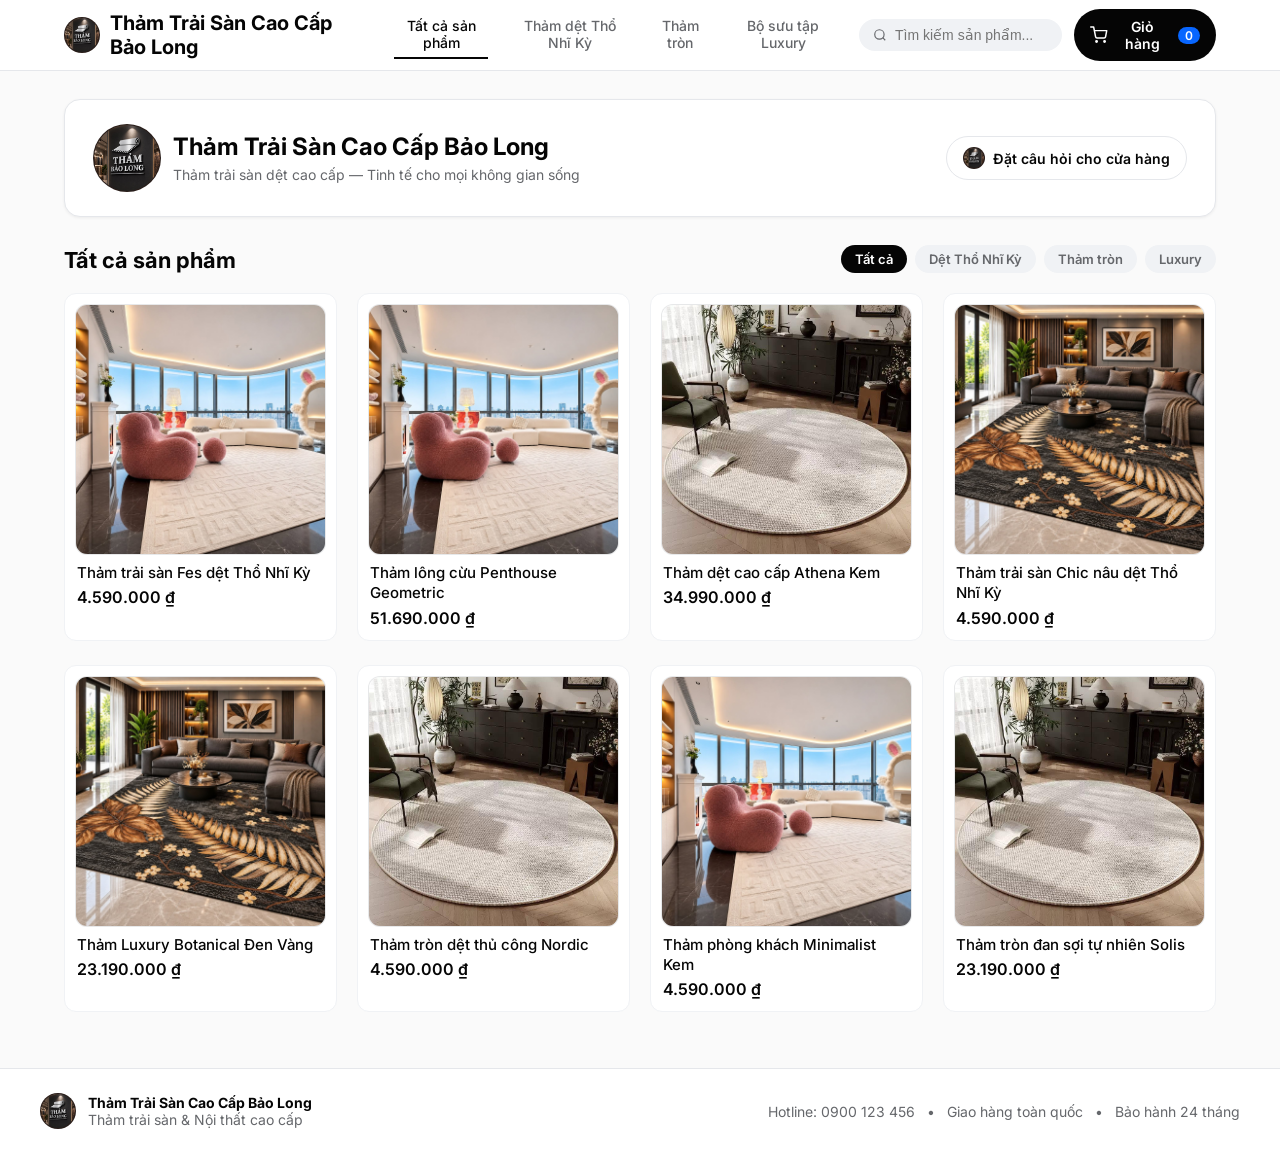
==== index.html @ 0905b428 "first commit" ====
<!DOCTYPE html>
<html lang="vi">
<head>
  <meta charset="UTF-8" />
  <meta name="viewport" content="width=device-width, initial-scale=1.0, maximum-scale=1.0, user-scalable=no" />
  <title>Thảm Trải Sàn Cao Cấp Bảo Long</title>
  <link rel="preconnect" href="https://fonts.googleapis.com" />
  <link rel="preconnect" href="https://fonts.gstatic.com" crossorigin />
  <link href="https://fonts.googleapis.com/css2?family=Inter:wght@400;500;600;700&display=swap" rel="stylesheet" />
  <link rel="stylesheet" href="styles.css" />
</head>
<body>
  <!-- Mobile Storefront Top Bar -->
  <header class="mobile-header" id="mobile-header">
    <div class="mobile-header-inner" id="mobile-header-store">
      <span aria-hidden="true" style="width: 38px;"></span>
      <h1 class="mobile-header-title">Tất cả sản phẩm</h1>
      <div class="mobile-header-actions">
        <button class="icon-btn" id="btn-mobile-search" type="button" aria-label="Tìm kiếm">
          <svg width="22" height="22" viewBox="0 0 24 24" fill="none" stroke="currentColor" stroke-width="2.2" stroke-linecap="round" stroke-linejoin="round">
            <circle cx="11" cy="11" r="8"></circle>
            <line x1="21" y1="21" x2="16.65" y2="16.65"></line>
          </svg>
        </button>
        <button class="icon-btn cart-btn" id="btn-mobile-cart" type="button" aria-label="Giỏ hàng">
          <svg width="22" height="22" viewBox="0 0 24 24" fill="none" stroke="currentColor" stroke-width="2" stroke-linecap="round" stroke-linejoin="round">
            <circle cx="9" cy="21" r="1"></circle>
            <circle cx="20" cy="21" r="1"></circle>
            <path d="M1 1h4l2.68 13.39a2 2 0 0 0 2 1.61h9.72a2 2 0 0 0 2-1.61L23 6H6"></path>
          </svg>
          <span class="cart-badge hidden" id="mobile-cart-badge">0</span>
        </button>
      </div>
    </div>

    <!-- Mobile Detail Top Bar (hidden on storefront) -->
    <div class="mobile-header-inner hidden" id="mobile-header-detail">
      <button class="icon-btn" id="btn-mobile-back" type="button" aria-label="Quay lại">
        <svg width="24" height="24" viewBox="0 0 24 24" fill="none" stroke="currentColor" stroke-width="2.2" stroke-linecap="round" stroke-linejoin="round">
          <polyline points="15 18 9 12 15 6"></polyline>
        </svg>
      </button>
      <h1 class="mobile-header-title">Chi tiết sản phẩm</h1>
      <div class="mobile-header-actions">
        <button class="icon-btn" id="btn-mobile-share" type="button" aria-label="Chia sẻ">
          <svg width="21" height="21" viewBox="0 0 24 24" fill="none" stroke="currentColor" stroke-width="2" stroke-linecap="round" stroke-linejoin="round">
            <path d="M4 12v8a2 2 0 0 0 2 2h12a2 2 0 0 0 2-2v-8"></path>
            <polyline points="16 6 12 2 8 6"></polyline>
            <line x1="12" y1="2" x2="12" y2="15"></line>
          </svg>
        </button>
        <button class="icon-btn cart-btn" id="btn-mobile-detail-cart" type="button" aria-label="Giỏ hàng">
          <svg width="22" height="22" viewBox="0 0 24 24" fill="none" stroke="currentColor" stroke-width="2" stroke-linecap="round" stroke-linejoin="round">
            <circle cx="9" cy="21" r="1"></circle>
            <circle cx="20" cy="21" r="1"></circle>
            <path d="M1 1h4l2.68 13.39a2 2 0 0 0 2 1.61h9.72a2 2 0 0 0 2-1.61L23 6H6"></path>
          </svg>
          <span class="cart-badge hidden" id="mobile-detail-cart-badge">0</span>
        </button>
      </div>
    </div>

    <!-- Mobile Search Bar -->
    <div class="mobile-search-bar hidden" id="mobile-search-bar">
      <div class="search-input-wrap">
        <svg width="16" height="16" viewBox="0 0 24 24" fill="none" stroke="currentColor" stroke-width="2">
          <circle cx="11" cy="11" r="8"></circle>
          <line x1="21" y1="21" x2="16.65" y2="16.65"></line>
        </svg>
        <input type="search" id="mobile-search-input" placeholder="Tìm thảm trải sàn..." />
        <button type="button" id="btn-clear-mobile-search" class="hidden" aria-label="Xóa">✕</button>
      </div>
    </div>
  </header>

  <!-- Desktop Header -->
  <header class="desktop-header">
    <div class="desktop-header-inner">
      <a href="index.html" class="desktop-brand" id="desktop-brand-link">
        <img class="shop-avatar shop-avatar-sm" data-shop-avatar src="assets/shop-avatar.jpg" alt="Thảm Trải Sàn Cao Cấp Bảo Long" />
        <span class="desktop-brand-name" data-shop-name>Thảm Trải Sàn Cao Cấp Bảo Long</span>
      </a>
      <nav class="desktop-nav">
        <button type="button" class="nav-link active" data-category="all">Tất cả sản phẩm</button>
        <button type="button" class="nav-link" data-category="turkish">Thảm dệt Thổ Nhĩ Kỳ</button>
        <button type="button" class="nav-link" data-category="round">Thảm tròn</button>
        <button type="button" class="nav-link" data-category="luxury">Bộ sưu tập Luxury</button>
      </nav>
      <div class="desktop-actions">
        <div class="desktop-search-wrap">
          <svg width="16" height="16" viewBox="0 0 24 24" fill="none" stroke="currentColor" stroke-width="2">
            <circle cx="11" cy="11" r="8"></circle>
            <line x1="21" y1="21" x2="16.65" y2="16.65"></line>
          </svg>
          <input type="search" id="desktop-search-input" placeholder="Tìm kiếm sản phẩm..." />
        </div>
        <button class="desktop-cart-btn" id="btn-desktop-cart" type="button">
          <svg width="20" height="20" viewBox="0 0 24 24" fill="none" stroke="currentColor" stroke-width="2" stroke-linecap="round" stroke-linejoin="round">
            <circle cx="9" cy="21" r="1"></circle>
            <circle cx="20" cy="21" r="1"></circle>
            <path d="M1 1h4l2.68 13.39a2 2 0 0 0 2 1.61h9.72a2 2 0 0 0 2-1.61L23 6H6"></path>
          </svg>
          <span>Giỏ hàng</span>
          <span class="cart-badge-inline" id="desktop-cart-badge">0</span>
        </button>
      </div>
    </div>
  </header>

  <!-- Main Content -->
  <main class="main-container">
    <!-- STOREFRONT VIEW -->
    <section id="view-storefront" class="view-storefront">
      <!-- Store Profile Banner -->
      <div class="store-profile">
        <div class="store-profile-main">
          <img class="shop-avatar shop-avatar-lg" data-shop-avatar src="assets/shop-avatar.jpg" alt="Thảm Trải Sàn Cao Cấp Bảo Long" />
          <div class="store-profile-info">
            <h2 class="store-name" data-shop-name>Thảm Trải Sàn Cao Cấp Bảo Long</h2>
            <p class="store-tagline desktop-only">Thảm trải sàn dệt cao cấp — Tinh tế cho mọi không gian sống</p>
          </div>
        </div>
        <div class="store-profile-cta desktop-only">
          <button type="button" class="btn-outline-dark" id="btn-desktop-ask">
            <img class="shop-avatar shop-avatar-xs" data-shop-avatar src="assets/shop-avatar.jpg" alt="Bảo Long" />
            Đặt câu hỏi cho cửa hàng
          </button>
        </div>
      </div>

      <!-- Desktop Category Pills & Sort -->
      <div class="catalog-toolbar">
        <h3 class="section-heading">Tất cả sản phẩm</h3>
        <div class="filter-pills" id="category-pills">
          <button type="button" class="filter-pill active" data-category="all">Tất cả</button>
          <button type="button" class="filter-pill" data-category="turkish">Dệt Thổ Nhĩ Kỳ</button>
          <button type="button" class="filter-pill" data-category="round">Thảm tròn</button>
          <button type="button" class="filter-pill" data-category="luxury">Luxury</button>
        </div>
      </div>

      <!-- Product Grid -->
      <div class="product-grid" id="product-grid"></div>

      <!-- Empty Search State -->
      <div class="empty-state hidden" id="empty-search-state">
        <p>Không tìm thấy sản phẩm phù hợp.</p>
        <button type="button" class="btn-secondary" id="btn-reset-filters">Xem tất cả sản phẩm</button>
      </div>
    </section>

    <!-- PRODUCT DETAIL VIEW -->
    <section id="view-detail" class="view-detail hidden"></section>

    <!-- ADMIN VIEW -->
    <section id="view-admin" class="view-admin hidden"></section>
  </main>

  <!-- Mobile Bottom Sticky Quick-Question Bar -->
  <div class="mobile-bottom-chips" id="mobile-bottom-chips">
    <div class="chips-scroll">
      <button type="button" class="question-chip" data-question="Tôi muốn đặt câu hỏi về sản phẩm">
        <img class="shop-avatar shop-avatar-xs" data-shop-avatar src="assets/shop-avatar.jpg" alt="Bảo Long" />
        <span>Đặt câu hỏi</span>
      </button>
      <button type="button" class="question-chip" data-question="Có giảm giá không ạ?">
        <span>Có giảm giá không ạ?</span>
      </button>
      <button type="button" class="question-chip" data-question="Làm sao để đặt hàng và giao tận nơi?">
        <span>Làm sao để đặt hàng?</span>
      </button>
      <button type="button" class="question-chip" data-question="Shop có hỗ trợ đo kích thước tại nhà không?">
        <span>Tư vấn kích thước</span>
      </button>
    </div>
  </div>

  <!-- Desktop Footer -->
  <footer class="desktop-footer">
    <div class="desktop-footer-inner">
      <div class="footer-brand">
        <img class="shop-avatar shop-avatar-sm" data-shop-avatar src="assets/shop-avatar.jpg" alt="Thảm Trải Sàn Cao Cấp Bảo Long" />
        <div>
          <strong data-shop-name>Thảm Trải Sàn Cao Cấp Bảo Long</strong>
          <p>Thảm trải sàn &amp; Nội thất cao cấp</p>
        </div>
      </div>
      <div class="footer-info">
        <span>Hotline: 0900 123 456</span>
        <span>•</span>
        <span>Giao hàng toàn quốc</span>
        <span>•</span>
        <span>Bảo hành 24 tháng</span>
      </div>
    </div>
  </footer>

  <!-- Cart Slide-over Drawer -->
  <div class="modal-backdrop hidden" id="cart-backdrop"></div>
  <aside class="cart-drawer hidden" id="cart-drawer" aria-label="Giỏ hàng">
    <div class="drawer-header">
      <h3>Giỏ hàng của bạn</h3>
      <button type="button" class="icon-btn" id="btn-close-cart" aria-label="Đóng">✕</button>
    </div>
    <div class="drawer-body" id="cart-items-container"></div>
    <div class="drawer-footer" id="cart-footer">
      <div class="cart-total-row">
        <span>Tổng cộng</span>
        <strong id="cart-total-price">0 ₫</strong>
      </div>
      <button type="button" class="btn-primary-blue btn-full" id="btn-checkout-cart">Mua ngay</button>
    </div>
  </aside>

  <!-- Checkout Modal -->
  <div class="modal-backdrop hidden" id="checkout-backdrop"></div>
  <div class="modal hidden" id="checkout-modal" role="dialog" aria-modal="true">
    <div class="modal-header">
      <h3>Thông tin đặt hàng</h3>
      <button type="button" class="icon-btn" id="btn-close-checkout" aria-label="Đóng">✕</button>
    </div>
    <form class="modal-body" id="checkout-form">
      <div class="checkout-summary" id="checkout-summary"></div>
      <div class="form-group">
        <label for="cust-name">Họ và tên *</label>
        <input type="text" id="cust-name" required placeholder="Nguyễn Văn A" />
      </div>
      <div class="form-group">
        <label for="cust-phone">Số điện thoại *</label>
        <input type="tel" id="cust-phone" required placeholder="09xx xxx xxx" />
      </div>
      <div class="form-group">
        <label for="cust-address">Địa chỉ nhận hàng *</label>
        <input type="text" id="cust-address" required placeholder="Số nhà, tên đường, quận/huyện, tỉnh/thành" />
      </div>
      <div class="form-group">
        <label for="cust-note">Ghi chú (tùy chọn)</label>
        <textarea id="cust-note" rows="2" placeholder="Ví dụ: Giao giờ hành chính"></textarea>
      </div>
      <button type="submit" class="btn-primary-blue btn-full">Xác nhận đặt hàng</button>
    </form>
  </div>

  <!-- Quick Question Modal -->
  <div class="modal-backdrop hidden" id="chat-backdrop"></div>
  <div class="modal hidden" id="chat-modal" role="dialog" aria-modal="true">
    <div class="modal-header">
      <div class="chat-header-brand">
        <img class="shop-avatar shop-avatar-xs" data-shop-avatar src="assets/shop-avatar.jpg" alt="Thảm Trải Sàn Cao Cấp Bảo Long" />
        <div>
          <h3 data-shop-name>Thảm Trải Sàn Cao Cấp Bảo Long</h3>
          <span class="chat-status">Thường trả lời trong vài phút</span>
        </div>
      </div>
      <button type="button" class="icon-btn" id="btn-close-chat" aria-label="Đóng">✕</button>
    </div>
    <div class="modal-body">
      <div class="chat-messages" id="chat-messages"></div>
      <form class="chat-input-row" id="chat-form">
        <input type="text" id="chat-input" placeholder="Nhập câu hỏi của bạn..." required />
        <button type="submit" class="btn-primary-blue">Gửi</button>
      </form>
    </div>
  </div>

  <!-- Toast Notification -->
  <div class="toast hidden" id="toast"></div>

  <script src="app.js"></script>
</body>
</html>
---- styles.css ----
/* =========================================
   Blanc' Landing Page — Mobile & Desktop CSS
   ========================================= */

:root {
  --bg: #ffffff;
  --bg-subtle: #f5f6f8;
  --bg-gray: #e4e6eb;
  --text-primary: #050505;
  --text-secondary: #65676b;
  --blue-primary: #0866ff;
  --blue-hover: #0055e0;
  --brand-dark: #2b1e1a;
  --border: #e5e7eb;
  --border-light: #f0f2f5;
  --radius-sm: 8px;
  --radius-md: 12px;
  --radius-lg: 16px;
  --radius-pill: 9999px;
  --shadow-sm: 0 1px 3px rgba(0, 0, 0, 0.06);
  --shadow-md: 0 8px 24px rgba(0, 0, 0, 0.12);
}

*,
*::before,
*::after {
  box-sizing: border-box;
  margin: 0;
  padding: 0;
}

html {
  font-family: 'Inter', -apple-system, BlinkMacSystemFont, 'Segoe UI', Roboto, Helvetica, Arial, sans-serif;
  color: var(--text-primary);
  background-color: var(--bg);
  -webkit-font-smoothing: antialiased;
  scroll-behavior: smooth;
}

body {
  min-height: 100vh;
  background-color: var(--bg);
  padding-bottom: 68px; /* space for mobile sticky chips */
}

img {
  display: block;
  max-width: 100%;
}

button {
  font-family: inherit;
  cursor: pointer;
  border: none;
  background: none;
  color: inherit;
}

.hidden {
  display: none !important;
}

/* =========================================
   Shop Circular Avatar
   ========================================= */
.shop-avatar {
  border-radius: 50%;
  object-fit: cover;
  background-color: var(--brand-dark);
  border: 1px solid rgba(0, 0, 0, 0.08);
  flex-shrink: 0;
  user-select: none;
}

.shop-avatar-lg {
  width: 54px;
  height: 54px;
}

.shop-avatar-sm {
  width: 36px;
  height: 36px;
}

.shop-avatar-xs {
  width: 22px;
  height: 22px;
}

/* =========================================
   Buttons & Chips
   ========================================= */
.icon-btn {
  width: 38px;
  height: 38px;
  border-radius: 50%;
  display: inline-flex;
  align-items: center;
  justify-content: center;
  color: var(--text-primary);
  transition: background-color 0.15s ease;
  position: relative;
}

.icon-btn:hover {
  background-color: var(--border-light);
}

.btn-text-blue {
  color: var(--blue-primary);
  font-size: 16px;
  font-weight: 500;
  padding: 6px 4px;
}

.btn-primary-blue {
  background-color: var(--blue-primary);
  color: #ffffff;
  font-size: 15px;
  font-weight: 600;
  height: 44px;
  padding: 0 20px;
  border-radius: var(--radius-sm);
  display: inline-flex;
  align-items: center;
  justify-content: center;
  transition: background-color 0.15s ease, transform 0.1s ease;
}

.btn-primary-blue:hover {
  background-color: var(--blue-hover);
}

.btn-primary-blue:active {
  transform: scale(0.99);
}

.btn-secondary {
  background-color: var(--bg-gray);
  color: var(--text-primary);
  font-size: 15px;
  font-weight: 600;
  height: 44px;
  padding: 0 20px;
  border-radius: var(--radius-sm);
  display: inline-flex;
  align-items: center;
  justify-content: center;
  transition: background-color 0.15s ease;
}

.btn-secondary:hover {
  background-color: #d8dadf;
}

.btn-outline-dark {
  border: 1px solid var(--border);
  background: #ffffff;
  padding: 10px 16px;
  border-radius: var(--radius-pill);
  font-size: 14px;
  font-weight: 600;
  display: inline-flex;
  align-items: center;
  gap: 8px;
  transition: background-color 0.15s ease, border-color 0.15s ease;
}

.btn-outline-dark:hover {
  background: var(--bg-subtle);
  border-color: #d1d5db;
}

.btn-full {
  width: 100%;
}

.cart-badge {
  position: absolute;
  top: 2px;
  right: 1px;
  min-width: 17px;
  height: 17px;
  padding: 0 4px;
  border-radius: var(--radius-pill);
  background-color: #e41e3f;
  color: #ffffff;
  font-size: 11px;
  font-weight: 700;
  display: flex;
  align-items: center;
  justify-content: center;
}

.question-chip {
  display: inline-flex;
  align-items: center;
  gap: 7px;
  height: 36px;
  padding: 0 14px;
  border-radius: var(--radius-pill);
  border: 1px solid #d8dadf;
  background-color: #ffffff;
  font-size: 14px;
  font-weight: 500;
  color: var(--text-primary);
  white-space: nowrap;
  flex-shrink: 0;
  transition: background-color 0.15s ease;
}

.question-chip:hover {
  background-color: var(--bg-subtle);
}

/* =========================================
   Mobile Header (Matches Screenshots 1 & 2)
   ========================================= */
.mobile-header {
  position: sticky;
  top: 0;
  z-index: 40;
  background-color: #ffffff;
  border-bottom: 1px solid var(--border-light);
}

.mobile-header-inner {
  height: 52px;
  padding: 0 12px;
  display: flex;
  align-items: center;
  justify-content: space-between;
  position: relative;
}

.mobile-header-title {
  position: absolute;
  left: 50%;
  transform: translateX(-50%);
  font-size: 17px;
  font-weight: 700;
  color: var(--text-primary);
  white-space: nowrap;
}

.mobile-header-actions {
  display: flex;
  align-items: center;
  gap: 2px;
}

.mobile-search-bar {
  padding: 6px 14px 12px;
  background: #ffffff;
  border-top: 1px solid var(--border-light);
}

.search-input-wrap {
  display: flex;
  align-items: center;
  gap: 8px;
  background-color: var(--border-light);
  border-radius: var(--radius-pill);
  padding: 8px 14px;
  color: var(--text-secondary);
}

.search-input-wrap input {
  border: none;
  background: transparent;
  outline: none;
  width: 100%;
  font-size: 15px;
  color: var(--text-primary);
}

/* =========================================
   Desktop Header (Hidden on Mobile)
   ========================================= */
.desktop-header,
.desktop-footer,
.desktop-only {
  display: none;
}

/* =========================================
   Storefront View (Mobile First)
   ========================================= */
.main-container {
  max-width: 1200px;
  margin: 0 auto;
}

.store-profile {
  padding: 14px 16px 12px;
  border-bottom: 1px solid var(--border-light);
}

.store-profile-main {
  display: flex;
  align-items: center;
  gap: 12px;
}

.store-profile-info {
  display: flex;
  flex-direction: column;
  gap: 3px;
}

.store-name {
  font-size: 20px;
  font-weight: 700;
  line-height: 1.2;
}

.store-likes {
  display: inline-flex;
  align-items: center;
  gap: 5px;
  font-size: 14px;
  color: var(--text-secondary);
  margin-top: 2px;
}

.store-likes svg {
  color: var(--text-primary);
}

.catalog-toolbar {
  padding: 16px 16px 10px;
  display: flex;
  flex-direction: column;
  gap: 10px;
}

.section-heading {
  font-size: 18px;
  font-weight: 700;
  color: var(--text-primary);
}

.filter-pills {
  display: flex;
  gap: 8px;
  overflow-x: auto;
  scrollbar-width: none;
  padding-bottom: 2px;
}

.filter-pills::-webkit-scrollbar {
  display: none;
}

.filter-pill {
  padding: 6px 14px;
  border-radius: var(--radius-pill);
  background-color: var(--border-light);
  color: var(--text-secondary);
  font-size: 13px;
  font-weight: 600;
  white-space: nowrap;
  transition: all 0.15s ease;
}

.filter-pill.active {
  background-color: var(--text-primary);
  color: #ffffff;
}

/* 2-column grid on mobile (matches screenshot 2) */
.product-grid {
  display: grid;
  grid-template-columns: repeat(2, 1fr);
  gap: 14px 12px;
  padding: 4px 16px 24px;
}

.product-card {
  display: flex;
  flex-direction: column;
  cursor: pointer;
  text-align: left;
  group: true;
}

.product-card-img-wrap {
  width: 100%;
  aspect-ratio: 1 / 1;
  border-radius: var(--radius-md);
  overflow: hidden;
  background-color: var(--bg-subtle);
  border: 1px solid rgba(0, 0, 0, 0.06);
}

.product-card-img {
  width: 100%;
  height: 100%;
  object-fit: cover;
  transition: transform 0.35s ease;
}

.product-card:hover .product-card-img {
  transform: scale(1.03);
}

.product-card-body {
  padding: 8px 2px 2px;
}

.product-card-title {
  font-size: 14px;
  font-weight: 500;
  line-height: 1.35;
  color: var(--text-primary);
  display: -webkit-box;
  -webkit-line-clamp: 2;
  -webkit-box-orient: vertical;
  overflow: hidden;
  margin-bottom: 4px;
}

.product-card-price {
  font-size: 15px;
  font-weight: 500;
  color: var(--text-secondary);
}

.empty-state {
  text-align: center;
  padding: 48px 16px;
  color: var(--text-secondary);
  display: flex;
  flex-direction: column;
  align-items: center;
  gap: 14px;
}

/* Mobile Sticky Bottom Quick-Question Bar */
.mobile-bottom-chips {
  position: fixed;
  bottom: 0;
  left: 0;
  right: 0;
  z-index: 35;
  background-color: rgba(255, 255, 255, 0.96);
  backdrop-filter: blur(8px);
  border-top: 1px solid var(--border-light);
  padding: 10px 0;
}

.chips-scroll {
  display: flex;
  gap: 8px;
  padding: 0 14px;
  overflow-x: auto;
  scrollbar-width: none;
}

.chips-scroll::-webkit-scrollbar {
  display: none;
}

/* =========================================
   Product Detail View (Matches Screenshot 1)
   ========================================= */
.detail-breadcrumb {
  display: none;
}

.detail-layout {
  display: flex;
  flex-direction: column;
}

.detail-gallery {
  width: 100%;
}

.detail-main-img-wrap {
  width: 100%;
  aspect-ratio: 1 / 0.92;
  background-color: var(--bg-subtle);
  overflow: hidden;
}

.detail-main-img {
  width: 100%;
  height: 100%;
  object-fit: cover;
}

.detail-info {
  padding: 16px;
}

.detail-title {
  font-size: 20px;
  font-weight: 700;
  line-height: 1.3;
  color: var(--text-primary);
  margin-bottom: 6px;
}

.detail-price {
  font-size: 20px;
  font-weight: 700;
  color: var(--text-primary);
  margin-bottom: 14px;
}

.detail-variant-header {
  display: flex;
  align-items: center;
  gap: 6px;
  font-size: 16px;
  font-weight: 600;
  color: var(--text-primary);
  margin-bottom: 6px;
}

.detail-variant-subtitle {
  font-size: 14px;
  color: var(--text-primary);
  margin-bottom: 10px;
}

.detail-swatches {
  display: flex;
  gap: 10px;
  margin-bottom: 16px;
  flex-wrap: wrap;
}

.swatch-btn {
  width: 56px;
  height: 56px;
  border-radius: var(--radius-sm);
  overflow: hidden;
  border: 2px solid transparent;
  padding: 2px;
  background: #ffffff;
  transition: border-color 0.15s ease;
}

.swatch-btn.active {
  border-color: var(--text-primary);
}

.swatch-btn img {
  width: 100%;
  height: 100%;
  object-fit: cover;
  border-radius: 5px;
}

.detail-size-label {
  display: inline-block;
  font-size: 13px;
  font-weight: 600;
  color: var(--text-secondary);
  margin-left: 6px;
}

.detail-chips-row {
  display: flex;
  gap: 8px;
  overflow-x: auto;
  scrollbar-width: none;
  margin: 0 -16px 14px;
  padding: 0 16px;
}

.detail-chips-row::-webkit-scrollbar {
  display: none;
}

.detail-disclaimer {
  font-size: 12.5px;
  line-height: 1.4;
  color: var(--text-secondary);
  text-align: center;
  margin-bottom: 12px;
  padding: 0 8px;
}

.detail-cta-stack {
  display: flex;
  flex-direction: column;
  gap: 10px;
  margin-bottom: 22px;
}

.detail-divider {
  height: 1px;
  background-color: var(--border-light);
  margin: 4px 0 18px;
}

.detail-store-section h3 {
  font-size: 17px;
  font-weight: 700;
  margin-bottom: 12px;
}

.detail-store-card {
  display: flex;
  align-items: center;
  gap: 12px;
  padding: 12px;
  border: 1px solid var(--border);
  border-radius: var(--radius-md);
  margin-bottom: 16px;
}

.detail-store-card strong {
  display: block;
  font-size: 15px;
}

.detail-store-card span {
  font-size: 13px;
  color: var(--text-secondary);
}

.detail-specs {
  background-color: var(--bg-subtle);
  border-radius: var(--radius-md);
  padding: 14px;
  margin-bottom: 24px;
}

.detail-specs h4 {
  font-size: 15px;
  font-weight: 700;
  margin-bottom: 10px;
}

.spec-list {
  display: grid;
  gap: 8px;
  font-size: 14px;
}

.spec-row {
  display: flex;
  justify-content: space-between;
  gap: 12px;
  border-bottom: 1px solid var(--border);
  padding-bottom: 6px;
}

.spec-row:last-child {
  border-bottom: none;
  padding-bottom: 0;
}

.spec-label {
  color: var(--text-secondary);
}

.spec-val {
  font-weight: 500;
  text-align: right;
}

.related-section {
  padding: 8px 16px 28px;
}

.related-section h3 {
  font-size: 17px;
  font-weight: 700;
  margin-bottom: 14px;
}

.related-grid {
  display: grid;
  grid-template-columns: repeat(2, 1fr);
  gap: 12px;
}

/* =========================================
   Drawers, Modals & Toast
   ========================================= */
.modal-backdrop {
  position: fixed;
  inset: 0;
  background-color: rgba(0, 0, 0, 0.45);
  z-index: 60;
}

.cart-drawer {
  position: fixed;
  top: 0;
  right: 0;
  bottom: 0;
  width: 100%;
  max-width: 400px;
  background-color: #ffffff;
  z-index: 70;
  display: flex;
  flex-direction: column;
  box-shadow: var(--shadow-md);
}

.drawer-header,
.modal-header {
  display: flex;
  align-items: center;
  justify-content: space-between;
  padding: 14px 18px;
  border-bottom: 1px solid var(--border);
}

.drawer-header h3,
.modal-header h3 {
  font-size: 17px;
  font-weight: 700;
}

.drawer-body {
  flex: 1;
  overflow-y: auto;
  padding: 16px 18px;
}

.drawer-footer {
  padding: 16px 18px;
  border-top: 1px solid var(--border);
  background: #ffffff;
}

.cart-total-row {
  display: flex;
  justify-content: space-between;
  align-items: center;
  margin-bottom: 12px;
  font-size: 16px;
}

.cart-item {
  display: flex;
  gap: 12px;
  padding-bottom: 14px;
  margin-bottom: 14px;
  border-bottom: 1px solid var(--border-light);
}

.cart-item-img {
  width: 72px;
  height: 72px;
  border-radius: var(--radius-sm);
  object-fit: cover;
  flex-shrink: 0;
}

.cart-item-info {
  flex: 1;
  min-width: 0;
}

.cart-item-title {
  font-size: 14px;
  font-weight: 600;
  margin-bottom: 2px;
}

.cart-item-size {
  font-size: 12px;
  color: var(--text-secondary);
  margin-bottom: 4px;
}

.cart-item-price {
  font-size: 14px;
  font-weight: 600;
  color: var(--text-primary);
  margin-bottom: 8px;
}

.qty-controls {
  display: inline-flex;
  align-items: center;
  border: 1px solid var(--border);
  border-radius: 6px;
}

.qty-btn {
  width: 28px;
  height: 26px;
  font-size: 15px;
  font-weight: 600;
}

.qty-val {
  padding: 0 10px;
  font-size: 13px;
  font-weight: 600;
}

.btn-remove-item {
  font-size: 12px;
  color: var(--text-secondary);
  margin-left: 10px;
  text-decoration: underline;
}

.modal {
  position: fixed;
  top: 50%;
  left: 50%;
  transform: translate(-50%, -50%);
  width: calc(100% - 32px);
  max-width: 460px;
  max-height: 90vh;
  overflow-y: auto;
  background-color: #ffffff;
  border-radius: var(--radius-lg);
  z-index: 80;
  box-shadow: var(--shadow-md);
}

.modal-body {
  padding: 16px 18px 20px;
}

.checkout-summary {
  background-color: var(--bg-subtle);
  border-radius: var(--radius-sm);
  padding: 12px;
  margin-bottom: 14px;
  font-size: 14px;
}

.form-group {
  margin-bottom: 12px;
}

.form-group label {
  display: block;
  font-size: 13px;
  font-weight: 600;
  margin-bottom: 5px;
}

.form-group input,
.form-group textarea {
  width: 100%;
  padding: 10px 12px;
  border: 1px solid #d1d5db;
  border-radius: var(--radius-sm);
  font-family: inherit;
  font-size: 14px;
  outline: none;
}

.form-group input:focus,
.form-group textarea:focus {
  border-color: var(--blue-primary);
}

/* Chat Modal */
.chat-header-brand {
  display: flex;
  align-items: center;
  gap: 10px;
}

.chat-status {
  font-size: 12px;
  color: var(--text-secondary);
}

.chat-messages {
  display: flex;
  flex-direction: column;
  gap: 10px;
  max-height: 280px;
  overflow-y: auto;
  margin-bottom: 14px;
  padding: 4px 0;
}

.chat-bubble {
  max-width: 85%;
  padding: 10px 14px;
  border-radius: 16px;
  font-size: 14px;
  line-height: 1.4;
}

.chat-bubble.user {
  align-self: flex-end;
  background-color: var(--blue-primary);
  color: #ffffff;
  border-bottom-right-radius: 4px;
}

.chat-bubble.bot {
  align-self: flex-start;
  background-color: var(--border-light);
  color: var(--text-primary);
  border-bottom-left-radius: 4px;
}

.chat-input-row {
  display: flex;
  gap: 8px;
}

.chat-input-row input {
  flex: 1;
  padding: 10px 14px;
  border: 1px solid var(--border);
  border-radius: var(--radius-pill);
  font-size: 14px;
  outline: none;
}

.toast {
  position: fixed;
  bottom: 76px;
  left: 50%;
  transform: translateX(-50%);
  background-color: #1c1e21;
  color: #ffffff;
  padding: 10px 18px;
  border-radius: var(--radius-pill);
  font-size: 14px;
  font-weight: 500;
  z-index: 100;
  box-shadow: var(--shadow-md);
  white-space: nowrap;
}

/* =========================================
   PC / Desktop Responsive (>= 768px)
   ========================================= */
@media (min-width: 768px) {
  body {
    padding-bottom: 0;
    background-color: #fafafa;
  }

  .mobile-header,
  .mobile-bottom-chips {
    display: none !important;
  }

  .desktop-only {
    display: block;
  }

  .desktop-header {
    display: block;
    position: sticky;
    top: 0;
    z-index: 40;
    background-color: rgba(255, 255, 255, 0.96);
    backdrop-filter: blur(10px);
    border-bottom: 1px solid var(--border);
  }

  .desktop-header-inner {
    max-width: 1200px;
    margin: 0 auto;
    height: 70px;
    padding: 0 24px;
    display: flex;
    align-items: center;
    justify-content: space-between;
    gap: 24px;
  }

  .desktop-brand {
    display: flex;
    align-items: center;
    gap: 10px;
    text-decoration: none;
    color: var(--text-primary);
  }

  .desktop-brand-name {
    font-size: 20px;
    font-weight: 700;
  }

  .desktop-nav {
    display: flex;
    align-items: center;
    gap: 22px;
  }

  .nav-link {
    font-size: 14px;
    font-weight: 500;
    color: var(--text-secondary);
    padding: 6px 2px;
    border-bottom: 2px solid transparent;
    transition: color 0.15s ease, border-color 0.15s ease;
  }

  .nav-link:hover,
  .nav-link.active {
    color: var(--text-primary);
    border-bottom-color: var(--text-primary);
  }

  .desktop-actions {
    display: flex;
    align-items: center;
    gap: 12px;
  }

  .desktop-search-wrap {
    display: flex;
    align-items: center;
    gap: 8px;
    background-color: var(--border-light);
    border-radius: var(--radius-pill);
    padding: 8px 14px;
    width: 220px;
    color: var(--text-secondary);
  }

  .desktop-search-wrap input {
    border: none;
    background: transparent;
    outline: none;
    width: 100%;
    font-size: 14px;
    color: var(--text-primary);
  }

  .desktop-cart-btn {
    display: inline-flex;
    align-items: center;
    gap: 8px;
    padding: 9px 16px;
    border-radius: var(--radius-pill);
    background-color: var(--text-primary);
    color: #ffffff;
    font-size: 14px;
    font-weight: 600;
    transition: opacity 0.15s ease;
  }

  .desktop-cart-btn:hover {
    opacity: 0.88;
  }

  .cart-badge-inline {
    background-color: var(--blue-primary);
    color: #ffffff;
    font-size: 12px;
    padding: 1px 7px;
    border-radius: var(--radius-pill);
  }

  .main-container {
    padding: 28px 24px 56px;
  }

  .store-profile {
    background-color: #ffffff;
    border: 1px solid var(--border);
    border-radius: var(--radius-lg);
    padding: 24px 28px;
    display: flex;
    align-items: center;
    justify-content: space-between;
    margin-bottom: 28px;
    box-shadow: var(--shadow-sm);
  }

  .shop-avatar-lg {
    width: 68px;
    height: 68px;
  }

  .store-name {
    font-size: 24px;
  }

  .store-tagline {
    font-size: 14px;
    color: var(--text-secondary);
    margin-top: 2px;
  }

  .catalog-toolbar {
    padding: 0 0 18px;
    flex-direction: row;
    align-items: center;
    justify-content: space-between;
  }

  .section-heading {
    font-size: 22px;
  }

  .product-grid {
    grid-template-columns: repeat(4, 1fr);
    gap: 24px 20px;
    padding: 0;
  }

  .product-card {
    background-color: #ffffff;
    border-radius: var(--radius-md);
    padding: 10px;
    border: 1px solid var(--border-light);
    transition: box-shadow 0.2s ease, transform 0.2s ease;
  }

  .product-card:hover {
    box-shadow: var(--shadow-sm);
    transform: translateY(-2px);
  }

  .product-card-title {
    font-size: 15px;
  }

  .product-card-price {
    font-size: 16px;
    font-weight: 600;
    color: var(--text-primary);
  }

  /* Desktop Detail View */
  .view-detail {
    background-color: #ffffff;
    border: 1px solid var(--border);
    border-radius: var(--radius-lg);
    padding: 28px 32px;
    box-shadow: var(--shadow-sm);
  }

  .detail-breadcrumb {
    display: flex;
    align-items: center;
    gap: 8px;
    font-size: 14px;
    color: var(--text-secondary);
    margin-bottom: 24px;
  }

  .detail-breadcrumb button {
    color: var(--text-secondary);
    font-weight: 500;
  }

  .detail-breadcrumb button:hover {
    color: var(--text-primary);
    text-decoration: underline;
  }

  .detail-layout {
    display: grid;
    grid-template-columns: 1.1fr 1fr;
    gap: 44px;
    align-items: start;
  }

  .detail-main-img-wrap {
    aspect-ratio: 1 / 1;
    border-radius: var(--radius-md);
    border: 1px solid var(--border-light);
  }

  .detail-info {
    padding: 0;
  }

  .detail-title {
    font-size: 26px;
  }

  .detail-price {
    font-size: 24px;
  }

  .detail-chips-row {
    margin: 0 0 16px;
    padding: 0;
    flex-wrap: wrap;
  }

  .detail-disclaimer {
    text-align: left;
    padding: 0;
  }

  .detail-cta-stack {
    flex-direction: row;
  }

  .detail-cta-stack button {
    flex: 1;
  }

  .related-section {
    padding: 32px 0 0;
    margin-top: 28px;
    border-top: 1px solid var(--border);
  }

  .related-grid {
    grid-template-columns: repeat(4, 1fr);
    gap: 18px;
  }

  .desktop-footer {
    display: block;
    background-color: #ffffff;
    border-top: 1px solid var(--border);
    padding: 24px;
  }

  .desktop-footer-inner {
    max-width: 1200px;
    margin: 0 auto;
    display: flex;
    align-items: center;
    justify-content: space-between;
    font-size: 14px;
    color: var(--text-secondary);
  }

  .footer-brand {
    display: flex;
    align-items: center;
    gap: 12px;
  }

  .footer-brand strong {
    color: var(--text-primary);
  }

  .footer-info {
    display: flex;
    gap: 12px;
  }

  .toast {
    bottom: 28px;
  }
}


/* =========================================
   Admin Entry Links & Admin Panel
   ========================================= */
.storefront-admin-entry {
  text-align: center;
  padding: 4px 16px 24px;
}

.admin-entry-link,
.footer-admin-link {
  font-size: 13px;
  color: var(--text-secondary);
  text-decoration: none;
  transition: color 0.15s ease;
}

.admin-entry-link:hover,
.footer-admin-link:hover {
  color: var(--blue-primary);
  text-decoration: underline;
}

.view-admin {
  padding: 16px;
}

.admin-header-bar {
  display: flex;
  flex-wrap: wrap;
  align-items: center;
  justify-content: space-between;
  gap: 12px;
  margin-bottom: 20px;
  padding-bottom: 14px;
  border-bottom: 1px solid var(--border);
}

.admin-header-bar h2 {
  font-size: 20px;
  font-weight: 700;
}

.admin-header-actions {
  display: flex;
  gap: 10px;
  flex-wrap: wrap;
}

.admin-card {
  background-color: #ffffff;
  border: 1px solid var(--border);
  border-radius: var(--radius-md);
  padding: 18px;
  margin-bottom: 20px;
  box-shadow: var(--shadow-sm);
}

.admin-card-title {
  font-size: 17px;
  font-weight: 700;
  margin-bottom: 14px;
  display: flex;
  align-items: center;
  justify-content: space-between;
  gap: 10px;
  flex-wrap: wrap;
}

.admin-shop-row {
  display: flex;
  flex-direction: column;
  gap: 16px;
}

.admin-avatar-box {
  display: flex;
  align-items: center;
  gap: 16px;
}

.admin-avatar-preview {
  width: 76px;
  height: 76px;
  border-radius: 50%;
  object-fit: cover;
  border: 2px solid var(--border);
  background: var(--brand-dark);
  flex-shrink: 0;
}

.admin-file-actions {
  display: flex;
  flex-wrap: wrap;
  gap: 8px;
  margin-top: 6px;
}

.admin-btn-sm {
  height: 36px;
  padding: 0 14px;
  font-size: 13px;
  font-weight: 600;
  border-radius: var(--radius-sm);
  display: inline-flex;
  align-items: center;
  justify-content: center;
  gap: 6px;
}

.btn-danger-soft {
  background-color: #fee2e2;
  color: #b91c1c;
}

.btn-danger-soft:hover {
  background-color: #fecaca;
}

.admin-product-list {
  display: grid;
  gap: 12px;
}

.admin-product-item {
  display: flex;
  align-items: center;
  gap: 12px;
  padding: 10px;
  border: 1px solid var(--border-light);
  border-radius: var(--radius-sm);
  background: #ffffff;
}

.admin-product-thumb {
  width: 60px;
  height: 60px;
  border-radius: var(--radius-sm);
  object-fit: cover;
  flex-shrink: 0;
  border: 1px solid var(--border-light);
}

.admin-product-meta {
  flex: 1;
  min-width: 0;
}

.admin-product-meta strong {
  display: block;
  font-size: 14.5px;
  white-space: nowrap;
  overflow: hidden;
  text-overflow: ellipsis;
}

.admin-product-meta span {
  font-size: 13px;
  color: var(--text-secondary);
}

.admin-product-actions {
  display: flex;
  gap: 6px;
  flex-shrink: 0;
}

.admin-form-grid {
  display: grid;
  grid-template-columns: 1fr;
  gap: 12px;
}

.admin-variant-list {
  display: grid;
  gap: 10px;
  margin-top: 8px;
}

.admin-variant-row {
  display: grid;
  grid-template-columns: 44px 1fr 1fr;
  gap: 8px;
  align-items: center;
  padding: 10px;
  background: var(--bg-subtle);
  border-radius: var(--radius-sm);
}

.admin-variant-thumb {
  width: 44px;
  height: 44px;
  border-radius: 6px;
  object-fit: cover;
  border: 1px solid var(--border);
}

.admin-variant-inputs {
  grid-column: 1 / -1;
  display: grid;
  grid-template-columns: 1fr;
  gap: 8px;
}

@media (min-width: 768px) {
  .storefront-admin-entry {
    display: none;
  }

  .view-admin {
    padding: 0;
  }

  .admin-shop-row {
    flex-direction: row;
    align-items: flex-start;
    justify-content: space-between;
  }

  .admin-form-grid {
    grid-template-columns: 1fr 1fr;
  }

  .admin-form-full {
    grid-column: 1 / -1;
  }

  .admin-variant-row {
    grid-template-columns: 48px 1.2fr 1fr 1.4fr auto;
  }
}

.admin-login-wrap {
  max-width: 400px;
  margin: 48px auto;
  padding: 0 12px;
}

.admin-login-card {
  background: #ffffff;
  border: 1px solid var(--border);
  border-radius: var(--radius-lg);
  padding: 28px 24px;
  box-shadow: var(--shadow-md);
}

.admin-login-header {
  display: flex;
  flex-direction: column;
  align-items: center;
  text-align: center;
  gap: 10px;
  margin-bottom: 20px;
}

.admin-login-header h2 {
  font-size: 20px;
  font-weight: 700;
}

.admin-login-header p {
  font-size: 13.5px;
  color: var(--text-secondary);
}

.admin-error-msg {
  background-color: #fee2e2;
  color: #b91c1c;
  font-size: 13px;
  padding: 10px 12px;
  border-radius: var(--radius-sm);
  margin-bottom: 12px;
}
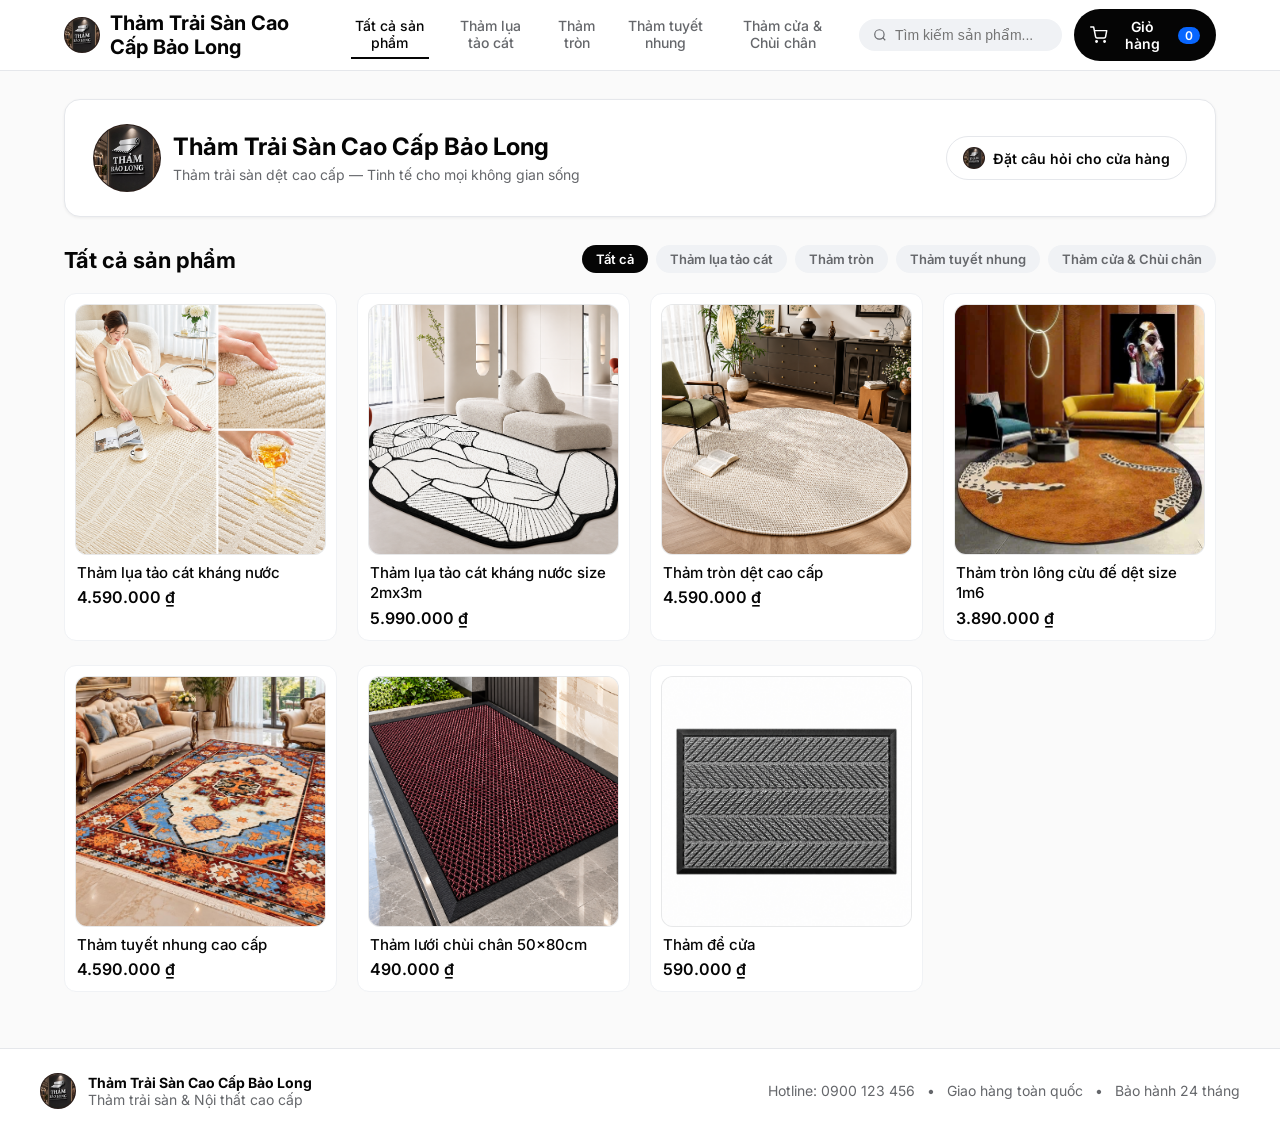
==== commit 317d9824: "fix api + product" ====
--- a/index.html
+++ b/index.html
@@ -1,5 +1,6 @@
 <!DOCTYPE html>
 <html lang="vi">
+
 <head>
   <meta charset="UTF-8" />
   <meta name="viewport" content="width=device-width, initial-scale=1.0, maximum-scale=1.0, user-scalable=no" />
@@ -9,6 +10,7 @@
   <link href="https://fonts.googleapis.com/css2?family=Inter:wght@400;500;600;700&display=swap" rel="stylesheet" />
   <link rel="stylesheet" href="styles.css" />
 </head>
+
 <body>
   <!-- Mobile Storefront Top Bar -->
   <header class="mobile-header" id="mobile-header">
@@ -17,13 +19,15 @@
       <h1 class="mobile-header-title">Tất cả sản phẩm</h1>
       <div class="mobile-header-actions">
         <button class="icon-btn" id="btn-mobile-search" type="button" aria-label="Tìm kiếm">
-          <svg width="22" height="22" viewBox="0 0 24 24" fill="none" stroke="currentColor" stroke-width="2.2" stroke-linecap="round" stroke-linejoin="round">
+          <svg width="22" height="22" viewBox="0 0 24 24" fill="none" stroke="currentColor" stroke-width="2.2"
+            stroke-linecap="round" stroke-linejoin="round">
             <circle cx="11" cy="11" r="8"></circle>
             <line x1="21" y1="21" x2="16.65" y2="16.65"></line>
           </svg>
         </button>
         <button class="icon-btn cart-btn" id="btn-mobile-cart" type="button" aria-label="Giỏ hàng">
-          <svg width="22" height="22" viewBox="0 0 24 24" fill="none" stroke="currentColor" stroke-width="2" stroke-linecap="round" stroke-linejoin="round">
+          <svg width="22" height="22" viewBox="0 0 24 24" fill="none" stroke="currentColor" stroke-width="2"
+            stroke-linecap="round" stroke-linejoin="round">
             <circle cx="9" cy="21" r="1"></circle>
             <circle cx="20" cy="21" r="1"></circle>
             <path d="M1 1h4l2.68 13.39a2 2 0 0 0 2 1.61h9.72a2 2 0 0 0 2-1.61L23 6H6"></path>
@@ -36,21 +40,24 @@
     <!-- Mobile Detail Top Bar (hidden on storefront) -->
     <div class="mobile-header-inner hidden" id="mobile-header-detail">
       <button class="icon-btn" id="btn-mobile-back" type="button" aria-label="Quay lại">
-        <svg width="24" height="24" viewBox="0 0 24 24" fill="none" stroke="currentColor" stroke-width="2.2" stroke-linecap="round" stroke-linejoin="round">
+        <svg width="24" height="24" viewBox="0 0 24 24" fill="none" stroke="currentColor" stroke-width="2.2"
+          stroke-linecap="round" stroke-linejoin="round">
           <polyline points="15 18 9 12 15 6"></polyline>
         </svg>
       </button>
       <h1 class="mobile-header-title">Chi tiết sản phẩm</h1>
       <div class="mobile-header-actions">
         <button class="icon-btn" id="btn-mobile-share" type="button" aria-label="Chia sẻ">
-          <svg width="21" height="21" viewBox="0 0 24 24" fill="none" stroke="currentColor" stroke-width="2" stroke-linecap="round" stroke-linejoin="round">
+          <svg width="21" height="21" viewBox="0 0 24 24" fill="none" stroke="currentColor" stroke-width="2"
+            stroke-linecap="round" stroke-linejoin="round">
             <path d="M4 12v8a2 2 0 0 0 2 2h12a2 2 0 0 0 2-2v-8"></path>
             <polyline points="16 6 12 2 8 6"></polyline>
             <line x1="12" y1="2" x2="12" y2="15"></line>
           </svg>
         </button>
         <button class="icon-btn cart-btn" id="btn-mobile-detail-cart" type="button" aria-label="Giỏ hàng">
-          <svg width="22" height="22" viewBox="0 0 24 24" fill="none" stroke="currentColor" stroke-width="2" stroke-linecap="round" stroke-linejoin="round">
+          <svg width="22" height="22" viewBox="0 0 24 24" fill="none" stroke="currentColor" stroke-width="2"
+            stroke-linecap="round" stroke-linejoin="round">
             <circle cx="9" cy="21" r="1"></circle>
             <circle cx="20" cy="21" r="1"></circle>
             <path d="M1 1h4l2.68 13.39a2 2 0 0 0 2 1.61h9.72a2 2 0 0 0 2-1.61L23 6H6"></path>
@@ -77,14 +84,16 @@
   <header class="desktop-header">
     <div class="desktop-header-inner">
       <a href="index.html" class="desktop-brand" id="desktop-brand-link">
-        <img class="shop-avatar shop-avatar-sm" data-shop-avatar src="assets/shop-avatar.jpg" alt="Thảm Trải Sàn Cao Cấp Bảo Long" />
+        <img class="shop-avatar shop-avatar-sm" data-shop-avatar src="assets/shop-avatar.jpg"
+          alt="Thảm Trải Sàn Cao Cấp Bảo Long" />
         <span class="desktop-brand-name" data-shop-name>Thảm Trải Sàn Cao Cấp Bảo Long</span>
       </a>
       <nav class="desktop-nav">
         <button type="button" class="nav-link active" data-category="all">Tất cả sản phẩm</button>
-        <button type="button" class="nav-link" data-category="turkish">Thảm dệt Thổ Nhĩ Kỳ</button>
-        <button type="button" class="nav-link" data-category="round">Thảm tròn</button>
-        <button type="button" class="nav-link" data-category="luxury">Bộ sưu tập Luxury</button>
+        <button type="button" class="nav-link" data-category="lua-tao-cat">Thảm lụa tảo cát</button>
+        <button type="button" class="nav-link" data-category="tham-tron">Thảm tròn</button>
+        <button type="button" class="nav-link" data-category="tham-nhung">Thảm tuyết nhung</button>
+        <button type="button" class="nav-link" data-category="tham-cua">Thảm cửa &amp; Chùi chân</button>
       </nav>
       <div class="desktop-actions">
         <div class="desktop-search-wrap">
@@ -95,7 +104,8 @@
           <input type="search" id="desktop-search-input" placeholder="Tìm kiếm sản phẩm..." />
         </div>
         <button class="desktop-cart-btn" id="btn-desktop-cart" type="button">
-          <svg width="20" height="20" viewBox="0 0 24 24" fill="none" stroke="currentColor" stroke-width="2" stroke-linecap="round" stroke-linejoin="round">
+          <svg width="20" height="20" viewBox="0 0 24 24" fill="none" stroke="currentColor" stroke-width="2"
+            stroke-linecap="round" stroke-linejoin="round">
             <circle cx="9" cy="21" r="1"></circle>
             <circle cx="20" cy="21" r="1"></circle>
             <path d="M1 1h4l2.68 13.39a2 2 0 0 0 2 1.61h9.72a2 2 0 0 0 2-1.61L23 6H6"></path>
@@ -114,7 +124,8 @@
       <!-- Store Profile Banner -->
       <div class="store-profile">
         <div class="store-profile-main">
-          <img class="shop-avatar shop-avatar-lg" data-shop-avatar src="assets/shop-avatar.jpg" alt="Thảm Trải Sàn Cao Cấp Bảo Long" />
+          <img class="shop-avatar shop-avatar-lg" data-shop-avatar src="assets/shop-avatar.jpg"
+            alt="Thảm Trải Sàn Cao Cấp Bảo Long" />
           <div class="store-profile-info">
             <h2 class="store-name" data-shop-name>Thảm Trải Sàn Cao Cấp Bảo Long</h2>
             <p class="store-tagline desktop-only">Thảm trải sàn dệt cao cấp — Tinh tế cho mọi không gian sống</p>
@@ -133,9 +144,10 @@
         <h3 class="section-heading">Tất cả sản phẩm</h3>
         <div class="filter-pills" id="category-pills">
           <button type="button" class="filter-pill active" data-category="all">Tất cả</button>
-          <button type="button" class="filter-pill" data-category="turkish">Dệt Thổ Nhĩ Kỳ</button>
-          <button type="button" class="filter-pill" data-category="round">Thảm tròn</button>
-          <button type="button" class="filter-pill" data-category="luxury">Luxury</button>
+          <button type="button" class="filter-pill" data-category="lua-tao-cat">Thảm lụa tảo cát</button>
+          <button type="button" class="filter-pill" data-category="tham-tron">Thảm tròn</button>
+          <button type="button" class="filter-pill" data-category="tham-nhung">Thảm tuyết nhung</button>
+          <button type="button" class="filter-pill" data-category="tham-cua">Thảm cửa &amp; Chùi chân</button>
         </div>
       </div>
 
@@ -179,7 +191,8 @@
   <footer class="desktop-footer">
     <div class="desktop-footer-inner">
       <div class="footer-brand">
-        <img class="shop-avatar shop-avatar-sm" data-shop-avatar src="assets/shop-avatar.jpg" alt="Thảm Trải Sàn Cao Cấp Bảo Long" />
+        <img class="shop-avatar shop-avatar-sm" data-shop-avatar src="assets/shop-avatar.jpg"
+          alt="Thảm Trải Sàn Cao Cấp Bảo Long" />
         <div>
           <strong data-shop-name>Thảm Trải Sàn Cao Cấp Bảo Long</strong>
           <p>Thảm trải sàn &amp; Nội thất cao cấp</p>
@@ -246,7 +259,8 @@
   <div class="modal hidden" id="chat-modal" role="dialog" aria-modal="true">
     <div class="modal-header">
       <div class="chat-header-brand">
-        <img class="shop-avatar shop-avatar-xs" data-shop-avatar src="assets/shop-avatar.jpg" alt="Thảm Trải Sàn Cao Cấp Bảo Long" />
+        <img class="shop-avatar shop-avatar-xs" data-shop-avatar src="assets/shop-avatar.jpg"
+          alt="Thảm Trải Sàn Cao Cấp Bảo Long" />
         <div>
           <h3 data-shop-name>Thảm Trải Sàn Cao Cấp Bảo Long</h3>
           <span class="chat-status">Thường trả lời trong vài phút</span>
@@ -268,4 +282,5 @@
 
   <script src="app.js"></script>
 </body>
-</html>
+
+</html>
--- a/styles.css
+++ b/styles.css
@@ -562,6 +562,43 @@
   margin-left: 6px;
 }
 
+.detail-price-hint {
+  font-size: 13px;
+  font-weight: 500;
+  color: var(--blue-primary);
+  margin-top: -8px;
+  margin-bottom: 14px;
+}
+
+.detail-sizes {
+  display: flex;
+  flex-wrap: wrap;
+  gap: 8px;
+  margin-bottom: 16px;
+}
+
+.size-btn {
+  padding: 8px 14px;
+  border-radius: var(--radius-sm);
+  border: 1.5px solid #d1d5db;
+  background-color: #ffffff;
+  color: var(--text-primary);
+  font-size: 13.5px;
+  font-weight: 500;
+  transition: all 0.15s ease;
+}
+
+.size-btn:hover {
+  border-color: var(--text-primary);
+}
+
+.size-btn.active {
+  border-color: var(--blue-primary);
+  background-color: #eff6ff;
+  color: var(--blue-primary);
+  font-weight: 600;
+}
+
 .detail-chips-row {
   display: flex;
   gap: 8px;
